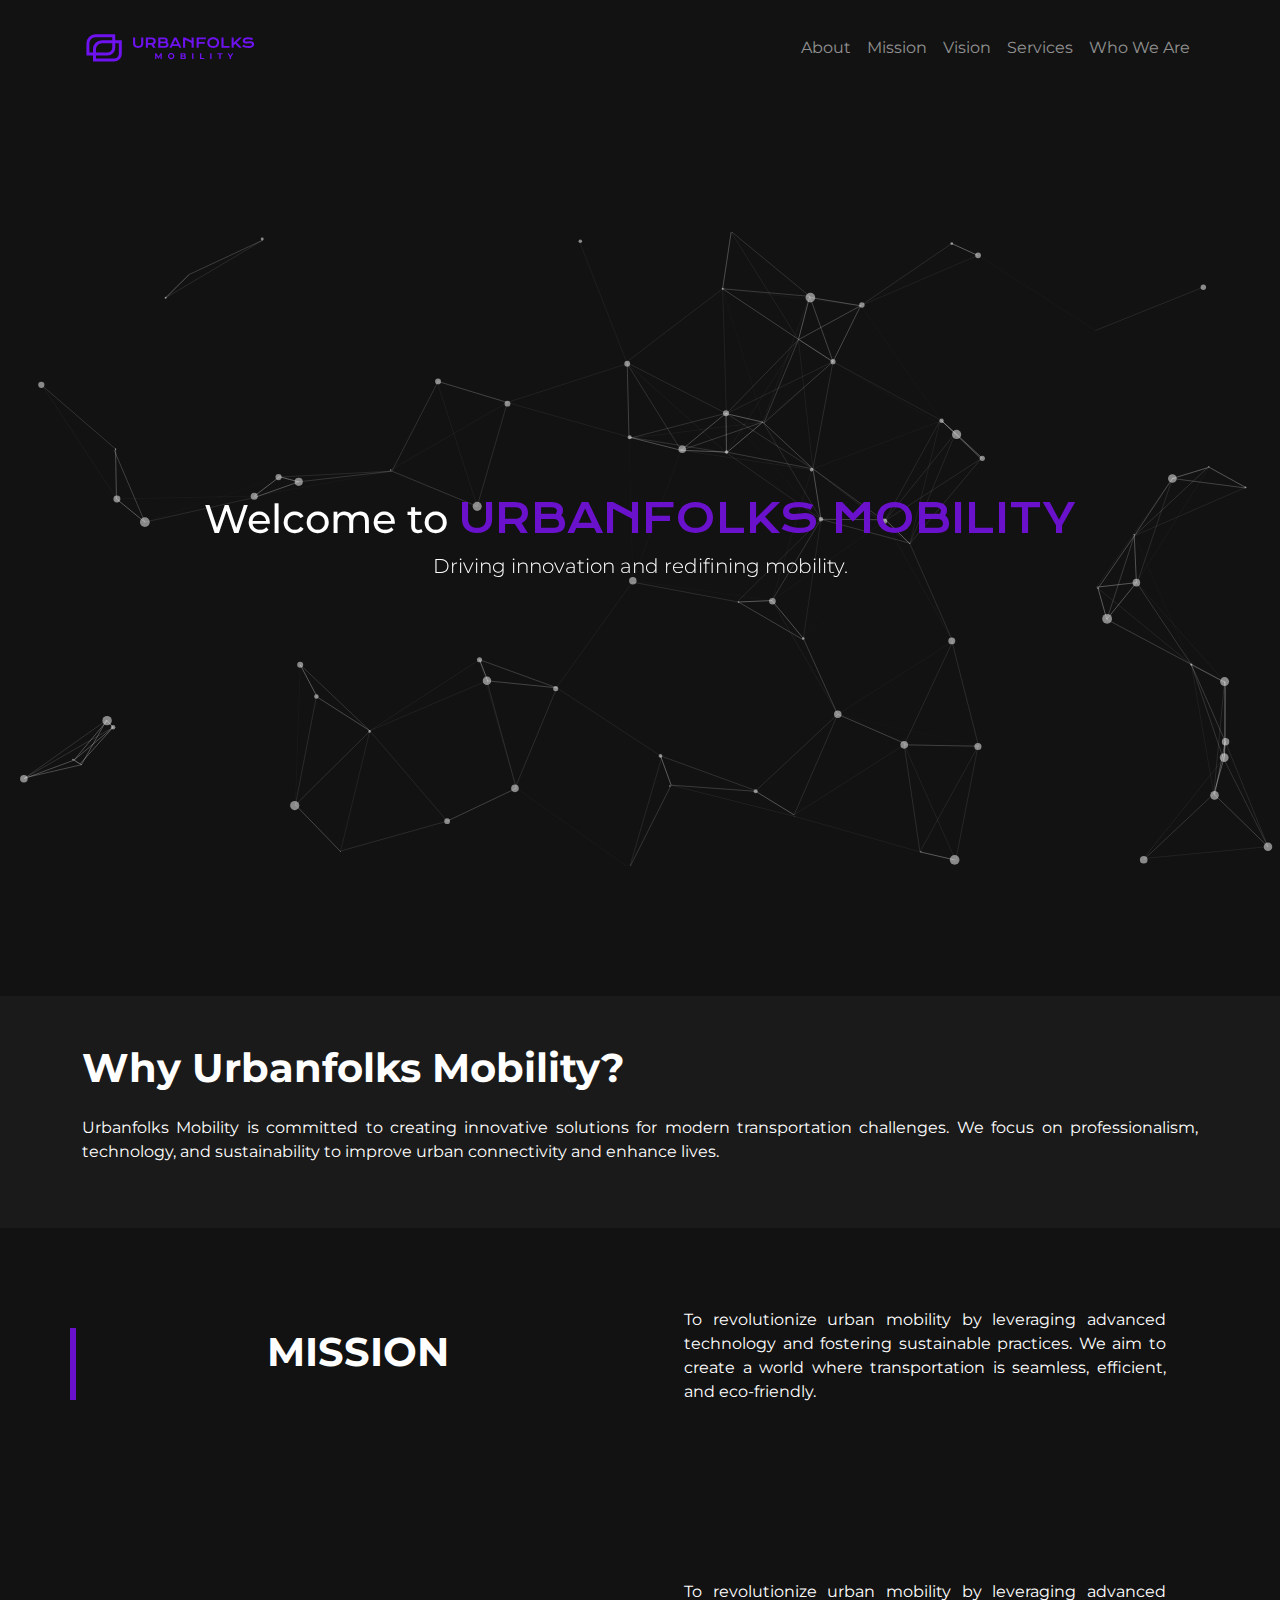
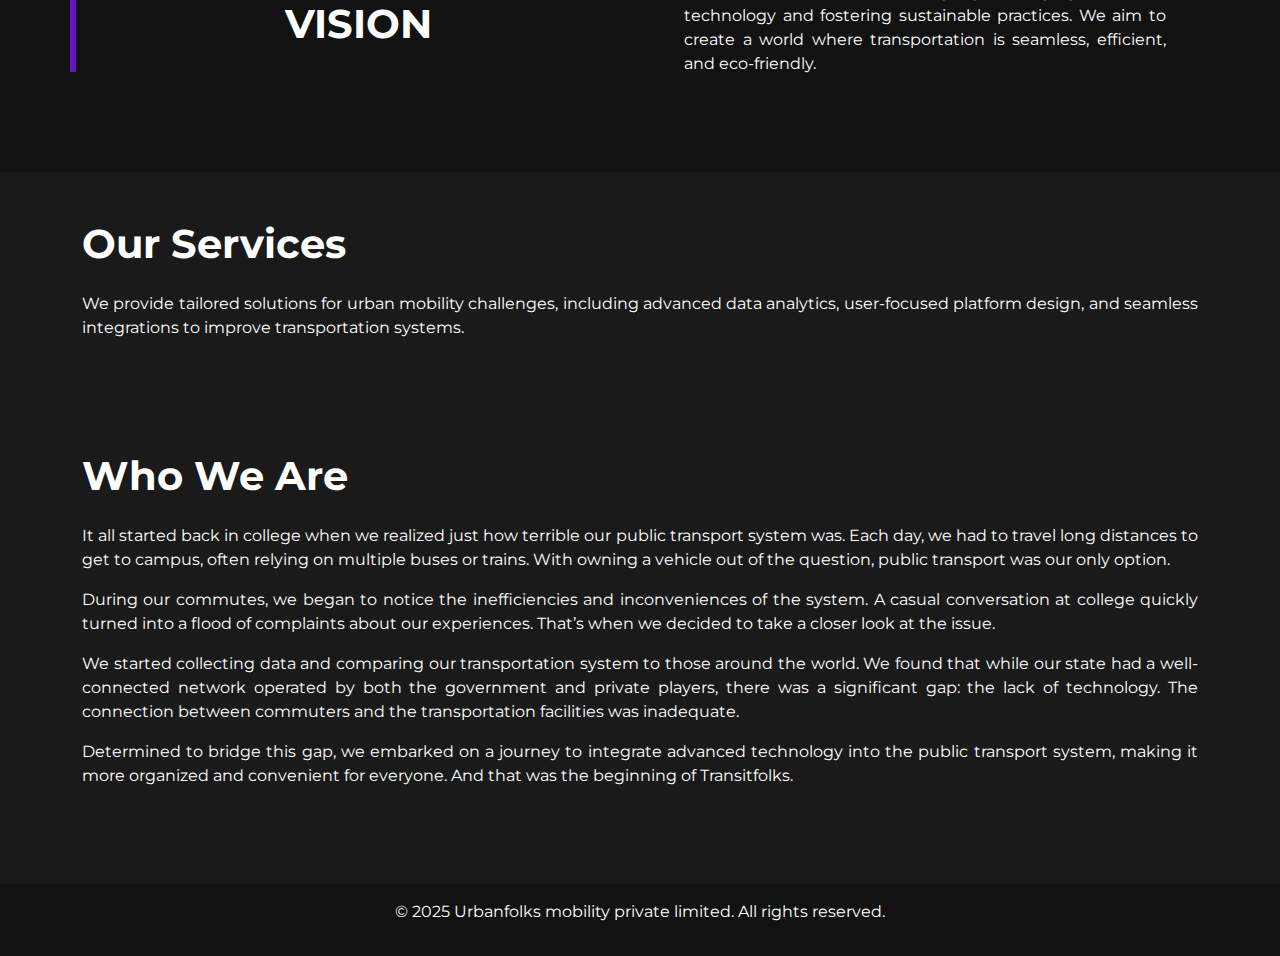
==== index.html @ 0ca3c862 "rename to index.html" ====
<!DOCTYPE html>
<html lang="en">

<head>
    <meta charset="UTF-8">
    <meta name="viewport" content="width=device-width, initial-scale=1.0">
    <title>Urbanfolks Mobility</title>
    <!-- Bootstrap CSS -->
    <link href="https://cdn.jsdelivr.net/npm/bootstrap@5.3.0-alpha3/dist/css/bootstrap.min.css" rel="stylesheet">
    <!-- Google Fonts -->
    <link rel="preconnect" href="https://fonts.googleapis.com">
    <link rel="preconnect" href="https://fonts.gstatic.com" crossorigin>
    <link href="https://fonts.googleapis.com/css2?family=Krona+One&display=swap" rel="stylesheet">
    <link href="https://fonts.googleapis.com/css2?family=Montserrat:wght@400;700&display=swap" rel="stylesheet">
    <!-- Custom CSS -->
    <link rel="stylesheet" href="style.css">
</head>

<body>
    <!-- Navbar -->
    <nav class="navbar sticky-top navbar-expand-lg navbar-dark">
        <div class="container">
            <a class="navbar-brand" href="#"><img src="logo with wordmark.svg" alt="urbanfolks logo" style="height: 70px;"></span></a>
            <button class="navbar-toggler" type="button" data-bs-toggle="collapse" data-bs-target="#navbarNav"
                aria-controls="navbarNav" aria-expanded="false" aria-label="Toggle navigation">
                <span class="navbar-toggler-icon"></span>
            </button>
            <div class="collapse navbar-collapse" id="navbarNav">
                <ul class="navbar-nav ms-auto">
                    <li class="nav-item">
                        <a class="nav-link" href="#about">About</a>
                    </li>
                    <li class="nav-item">
                        <a class="nav-link" href="#mission">Mission</a>
                    </li>
                    <li class="nav-item">
                        <a class="nav-link" href="#vision">Vision</a>
                    </li>
                    <li class="nav-item">
                        <a class="nav-link" href="#services">Services</a>
                    </li>
                    <li class="nav-item">
                        <a class="nav-link" href="#who-we-are">Who We Are</a>
                    </li>
                </ul>
            </div>
        </div>
    </nav>

    <!-- Hero Section -->

    <header id="particles-js" class="gradient-bg text-center">



        <span class="center-text">
            <h1>Welcome to <span style="font-family: Krona One;color: #6a11cb;">URBANFOLKS MOBILITY</span></h1>
            <p class="lead ">Driving innovation and redifining mobility.</p>
        </span>


    </header>




    <!-- About Section -->
    <section id="about" class="py-5">
        <div class="container ">
            <h2 class="section-heading">Why Urbanfolks Mobility?</h2>
            <p>Urbanfolks Mobility is committed to creating innovative solutions for modern transportation challenges.
                We focus on professionalism, technology, and sustainability to improve urban connectivity and enhance
                lives.</p>
        </div>
    </section>

    <!-- Mission Section -->
    <section id="mission" class="py-5 gradient-bg">
        <div class="container">
            <div class="row align-items-center">

                <div class="col-md-6" style="display: flex;align-items: center;justify-content: center; border-left: 6px solid #6a11cb;">
                    <h3 class="section-heading">MISSION</h3>
                    <!-- <img src="https://via.placeholder.com/500x300" alt="Mission Image" class="img-fluid rounded"> -->
                </div>
                <div class="col-md-6">
                    <div class="mission">

                        <p>To revolutionize urban mobility by leveraging advanced technology and fostering sustainable
                            practices. We aim to create a world where transportation is seamless, efficient, and
                            eco-friendly.</p>
                    </div>
                </div>
            </div>
        </div>
    </section>

  
    <!-- Vision Section -->
    <section id="mission" class="py-5 gradient-bg">
        <div class="container">
            <div class="row align-items-center">

                <div class="col-md-6" style="display: flex;align-items: center;justify-content: center; border-left: 6px solid #6a11cb;">
                    <h3 class="section-heading">VISION</h3>
                    <!-- <img src="https://via.placeholder.com/500x300" alt="Mission Image" class="img-fluid rounded"> -->
                </div>
                <div class="col-md-6">
                    <div class="mission">

                        <p>To revolutionize urban mobility by leveraging advanced technology and fostering sustainable
                            practices. We aim to create a world where transportation is seamless, efficient, and
                            eco-friendly.</p>
                    </div>
                </div>
            </div>
        </div>
    </section>

    <!-- Services Section -->
    <section id="services" class="py-5 ">
        <div class="container ">
            <h2 class="section-heading">Our Services</h2>
            <p>We provide tailored solutions for urban mobility challenges, including advanced data analytics,
                user-focused platform design, and seamless integrations to improve transportation systems.</p>
        </div>
    </section>

    <!-- Who We Are Section -->
    <section id="who-we-are" class="py-5">
        <div class="container">
            <h2 class="section-heading ">Who We Are</h2>
            <p>It all started back in college when we realized just how terrible our public transport system was. Each
                day, we had to travel long distances to get to campus, often relying on multiple buses or trains. With
                owning a vehicle out of the question, public transport was our only option.</p>
            <p>During our commutes, we began to notice the inefficiencies and inconveniences of the system. A casual
                conversation at college quickly turned into a flood of complaints about our experiences. That’s when we
                decided to take a closer look at the issue.</p>
            <p>We started collecting data and comparing our transportation system to those around the world. We found
                that while our state had a well-connected network operated by both the government and private players,
                there was a significant gap: the lack of technology. The connection between commuters and the
                transportation facilities was inadequate.</p>
            <p>Determined to bridge this gap, we embarked on a journey to integrate advanced technology into the public
                transport system, making it more organized and convenient for everyone. And that was the beginning of
                Transitfolks.</p>
        </div>
    </section>

    <!-- Footer -->
    <footer class="footer">
        <div class="container">
            <p>&copy; 2025 Urbanfolks mobility private limited. All rights reserved. </p>
        </div>
    </footer>

    <!-- Bootstrap Bundle JS -->
    <script src="https://cdn.jsdelivr.net/npm/bootstrap@5.3.0-alpha3/dist/js/bootstrap.bundle.min.js"></script>

    <!-- particle js  -->
    <script src="particles.js"></script>

    <script src="app.js"></script>
</body>

</html>
---- style.css ----
body {
    font-family: 'Montserrat', sans-serif;
    background-color: #1a1a1a;
    color: #ffffff;
    margin: 0;
    padding: 0;
    text-align: justify;
}

.gradient-bg {
    background: linear-gradient(135deg, #121212, #121212);
}

.navbar {
    background-color: #121212;

}

.navbar-brand {
    font-size: 1.5rem;
    font-weight: 700;
    color: #ffffff;
}

.navbar-brand span {
    color: #6a11cb;
}

.section-heading {
    font-family: 'Montserrat', sans-serif;
    font-weight: 700;
    font-size: 2.5rem;
    margin-bottom: 1.5rem;
}

p {
    font-weight: 400;
}

.mission {
    padding: 2rem;
    border-radius: 8px;
    /* background-color: #2b2b2b; */
}

.footer {
    background-color: #121212;
    text-align: center;
    padding: 1rem 0;
    margin-top: 2rem;
}

.footer a {
    color: #6a11cb;
    text-decoration: none;
}

.footer a:hover {
    text-decoration: underline;
}

#particles-js {

    /* background-color: aqua; */
    min-height: 100vh;
    /* max-height: 75vh; */
    display: flex;
    justify-content: center;
    align-items: center;
    color: white;
    background-color: rgba(0, 0, 0, 0.5);
        position: relative;


}

.center-text {
    position: absolute;
    color: white;
    justify-content: center;
    align-items: center;
}

@media only screen and (max-width: 480px) {
    .particles-js-canvas-el {
        display: none;
    }
 }
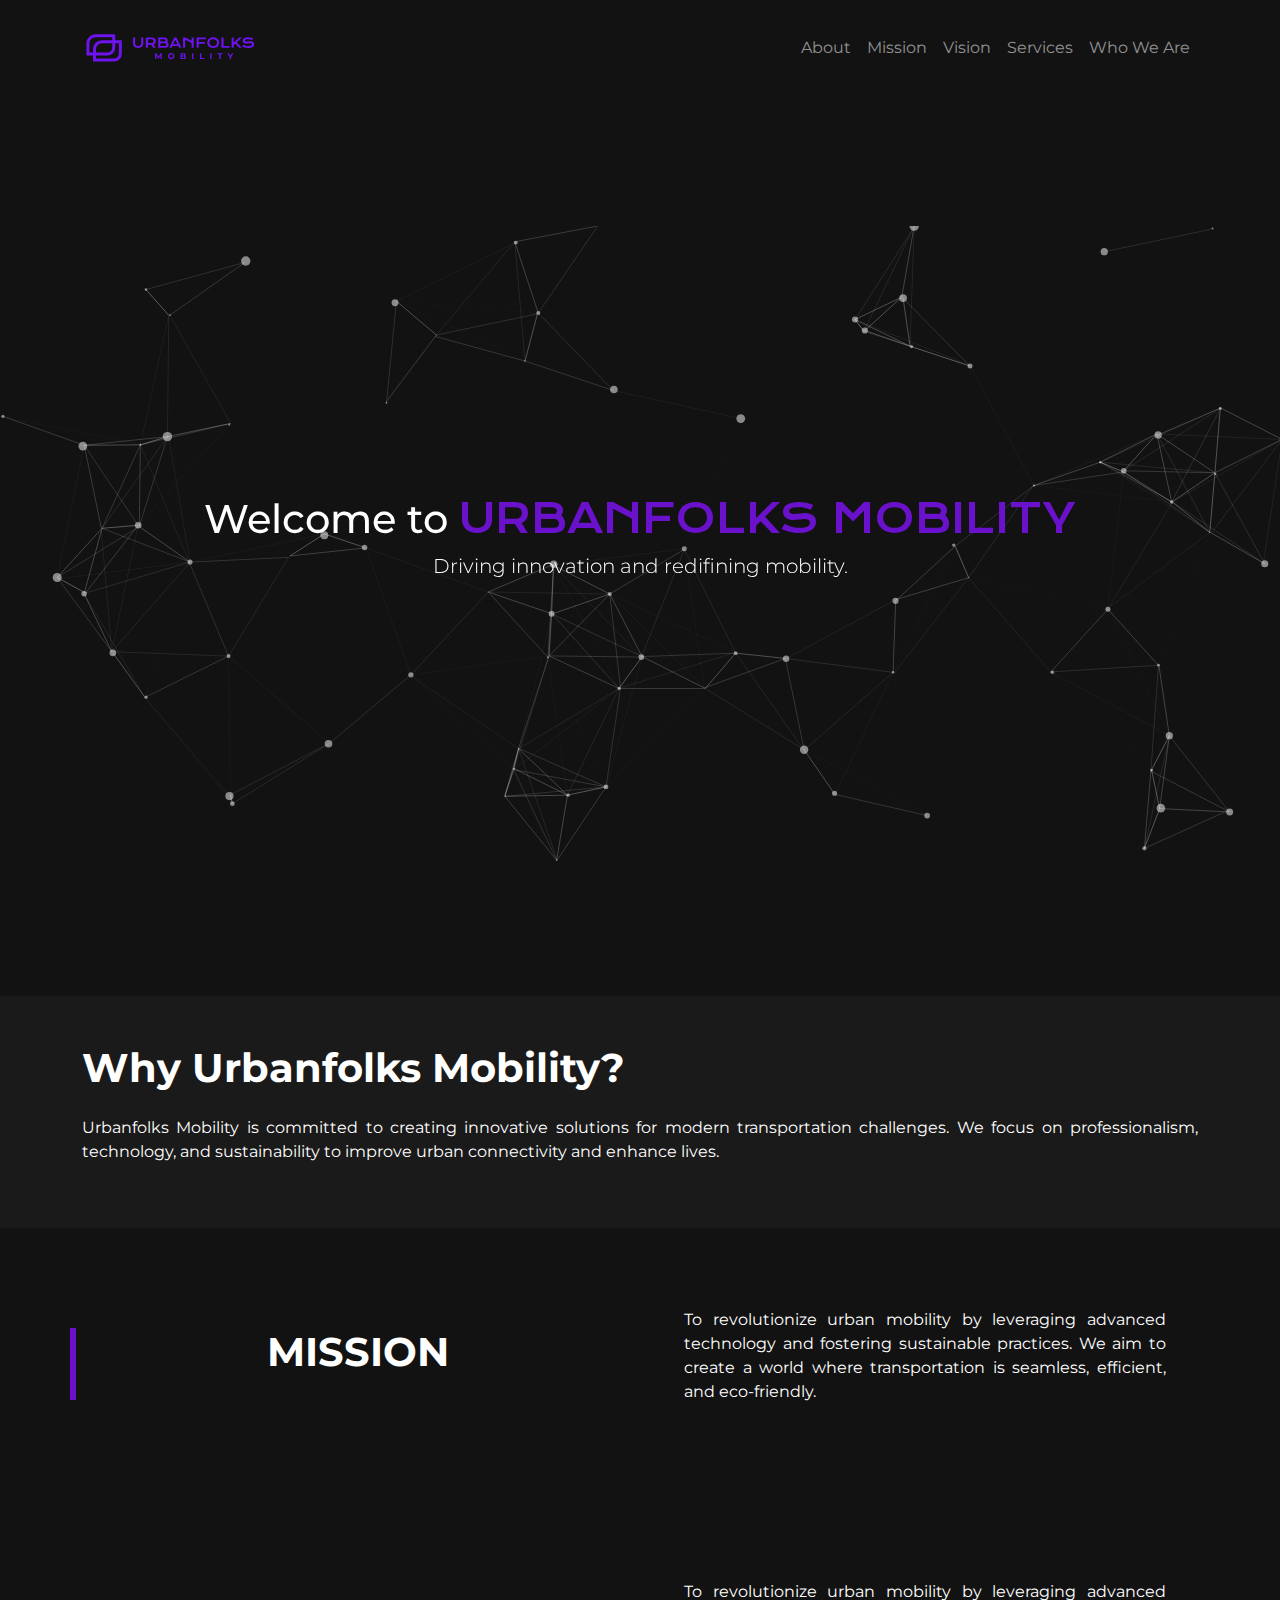
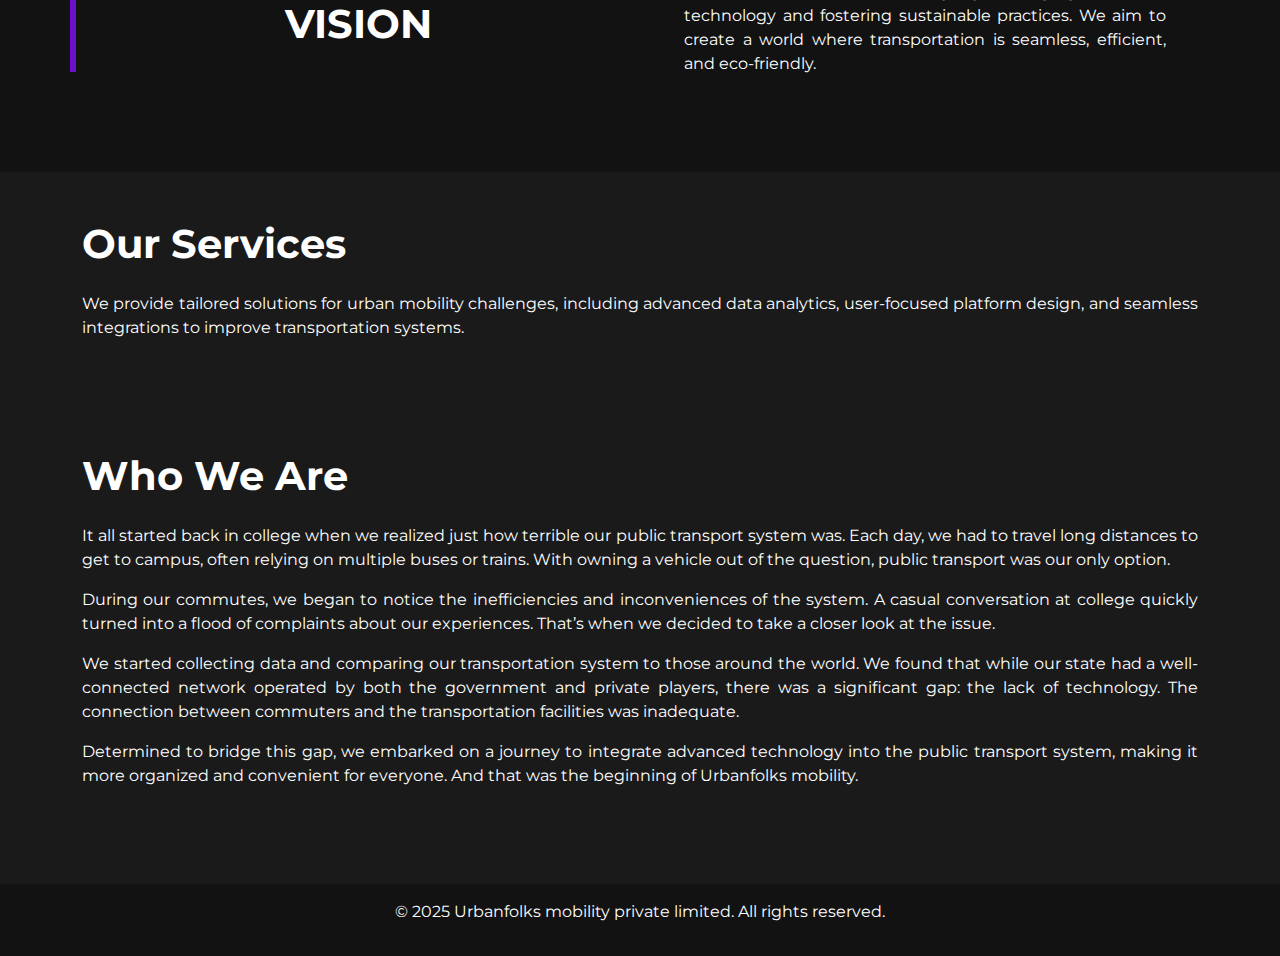
==== commit 6eeb53ff: "rename to urbanfolks" ====
--- a/index.html
+++ b/index.html
@@ -142,7 +142,7 @@
                 transportation facilities was inadequate.</p>
             <p>Determined to bridge this gap, we embarked on a journey to integrate advanced technology into the public
                 transport system, making it more organized and convenient for everyone. And that was the beginning of
-                Transitfolks.</p>
+                Urbanfolks mobility.</p>
         </div>
     </section>
 
